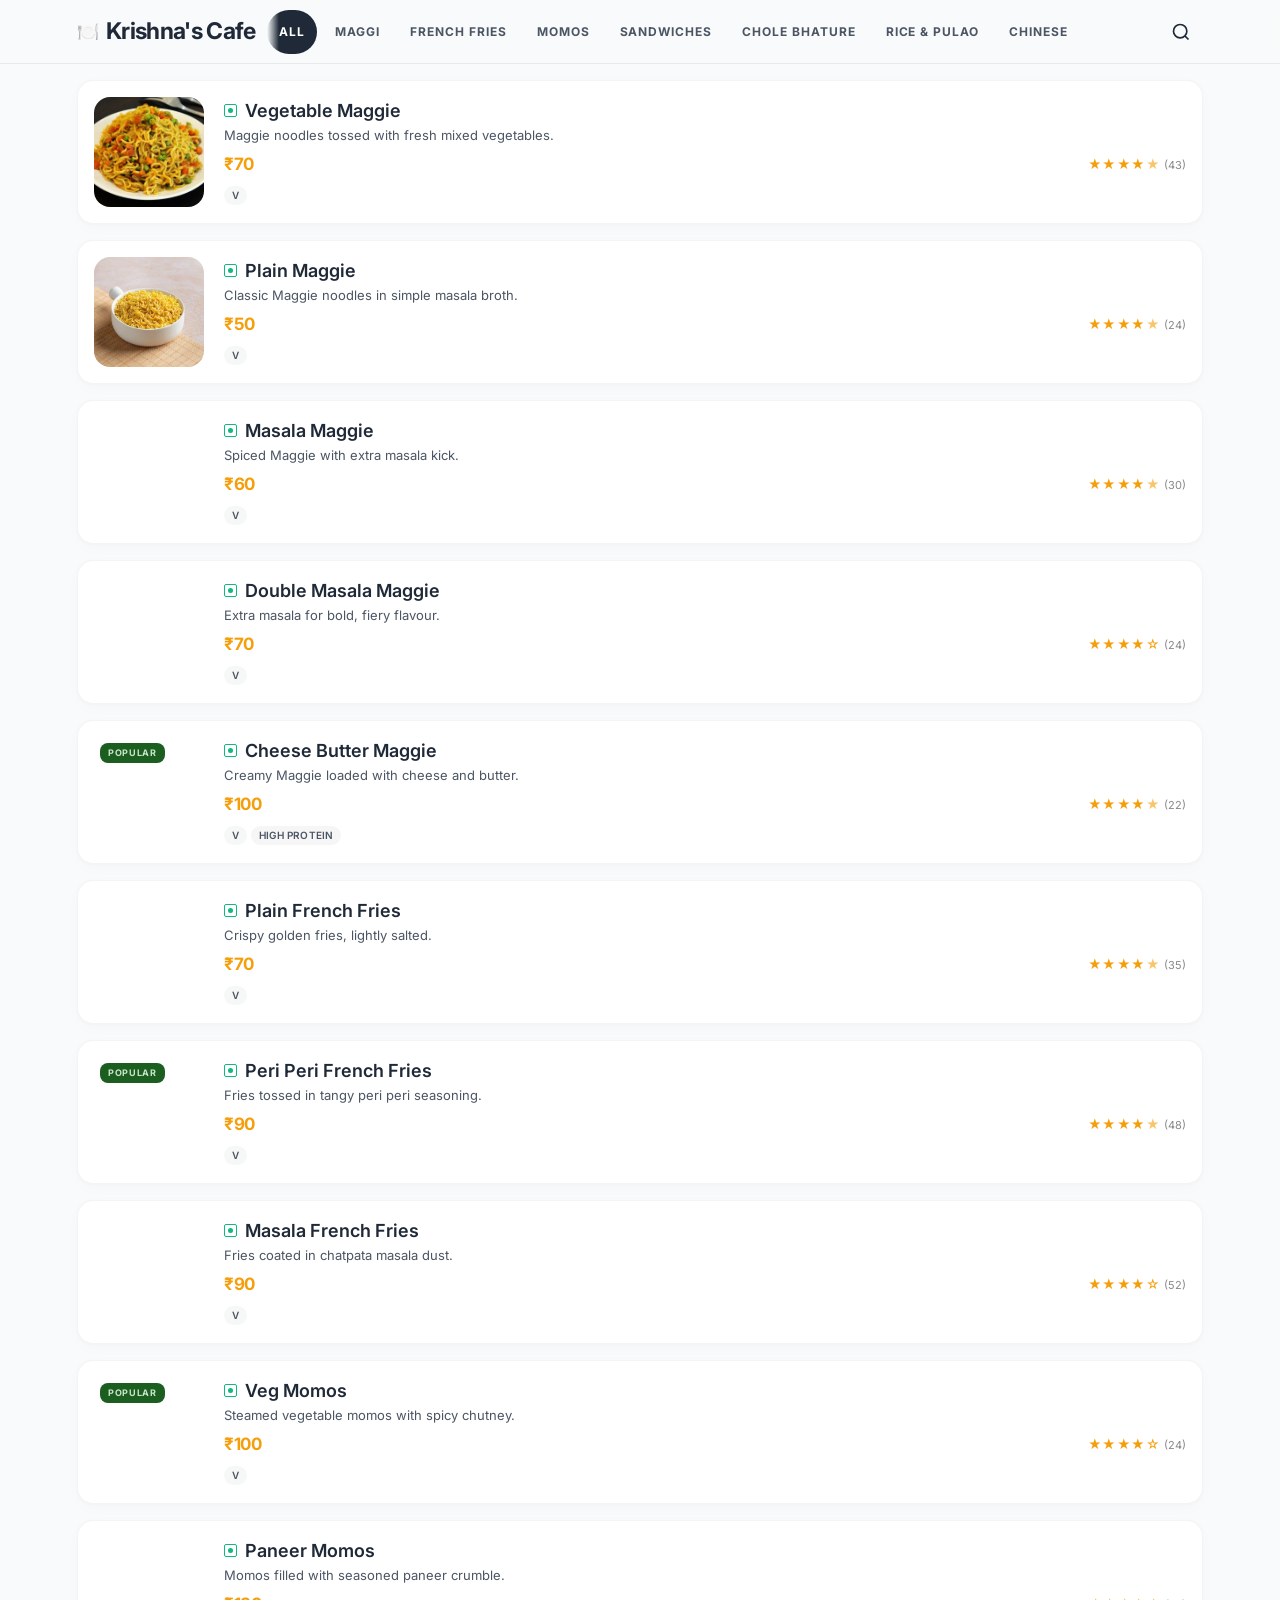
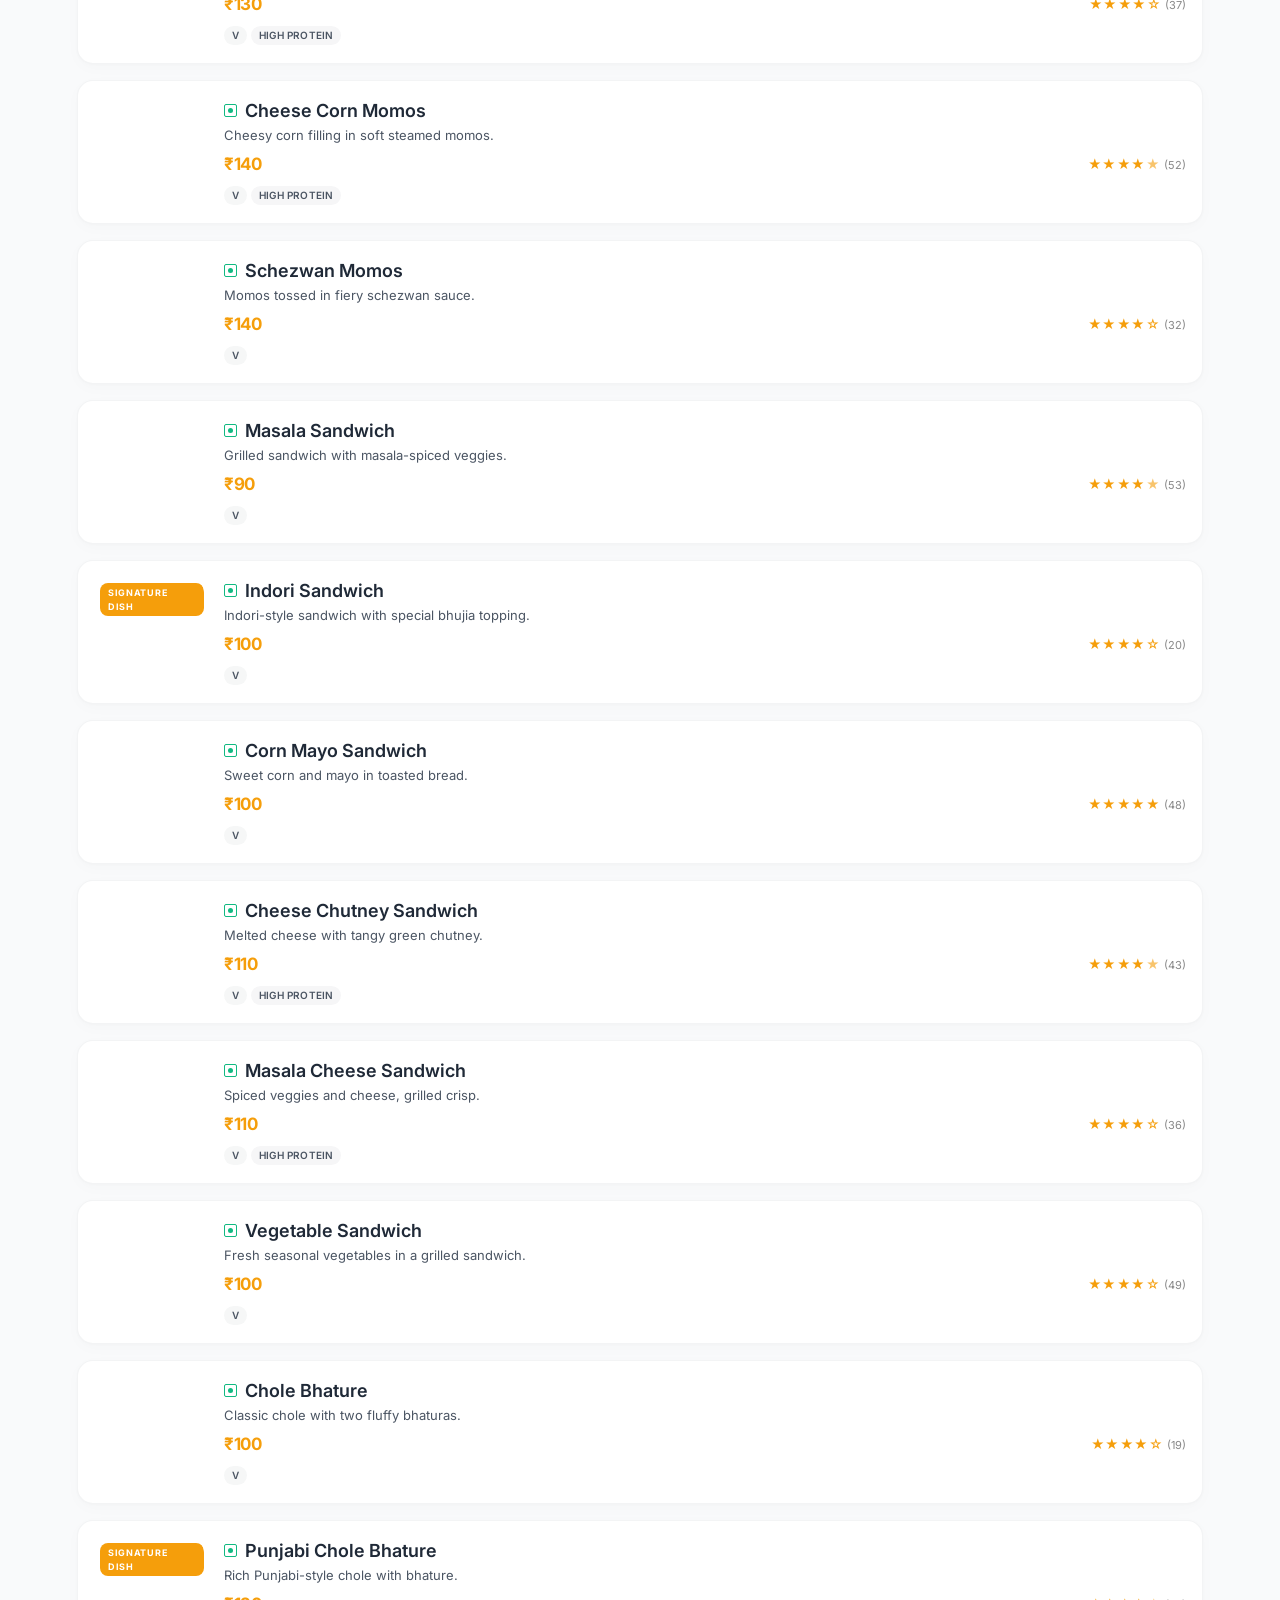
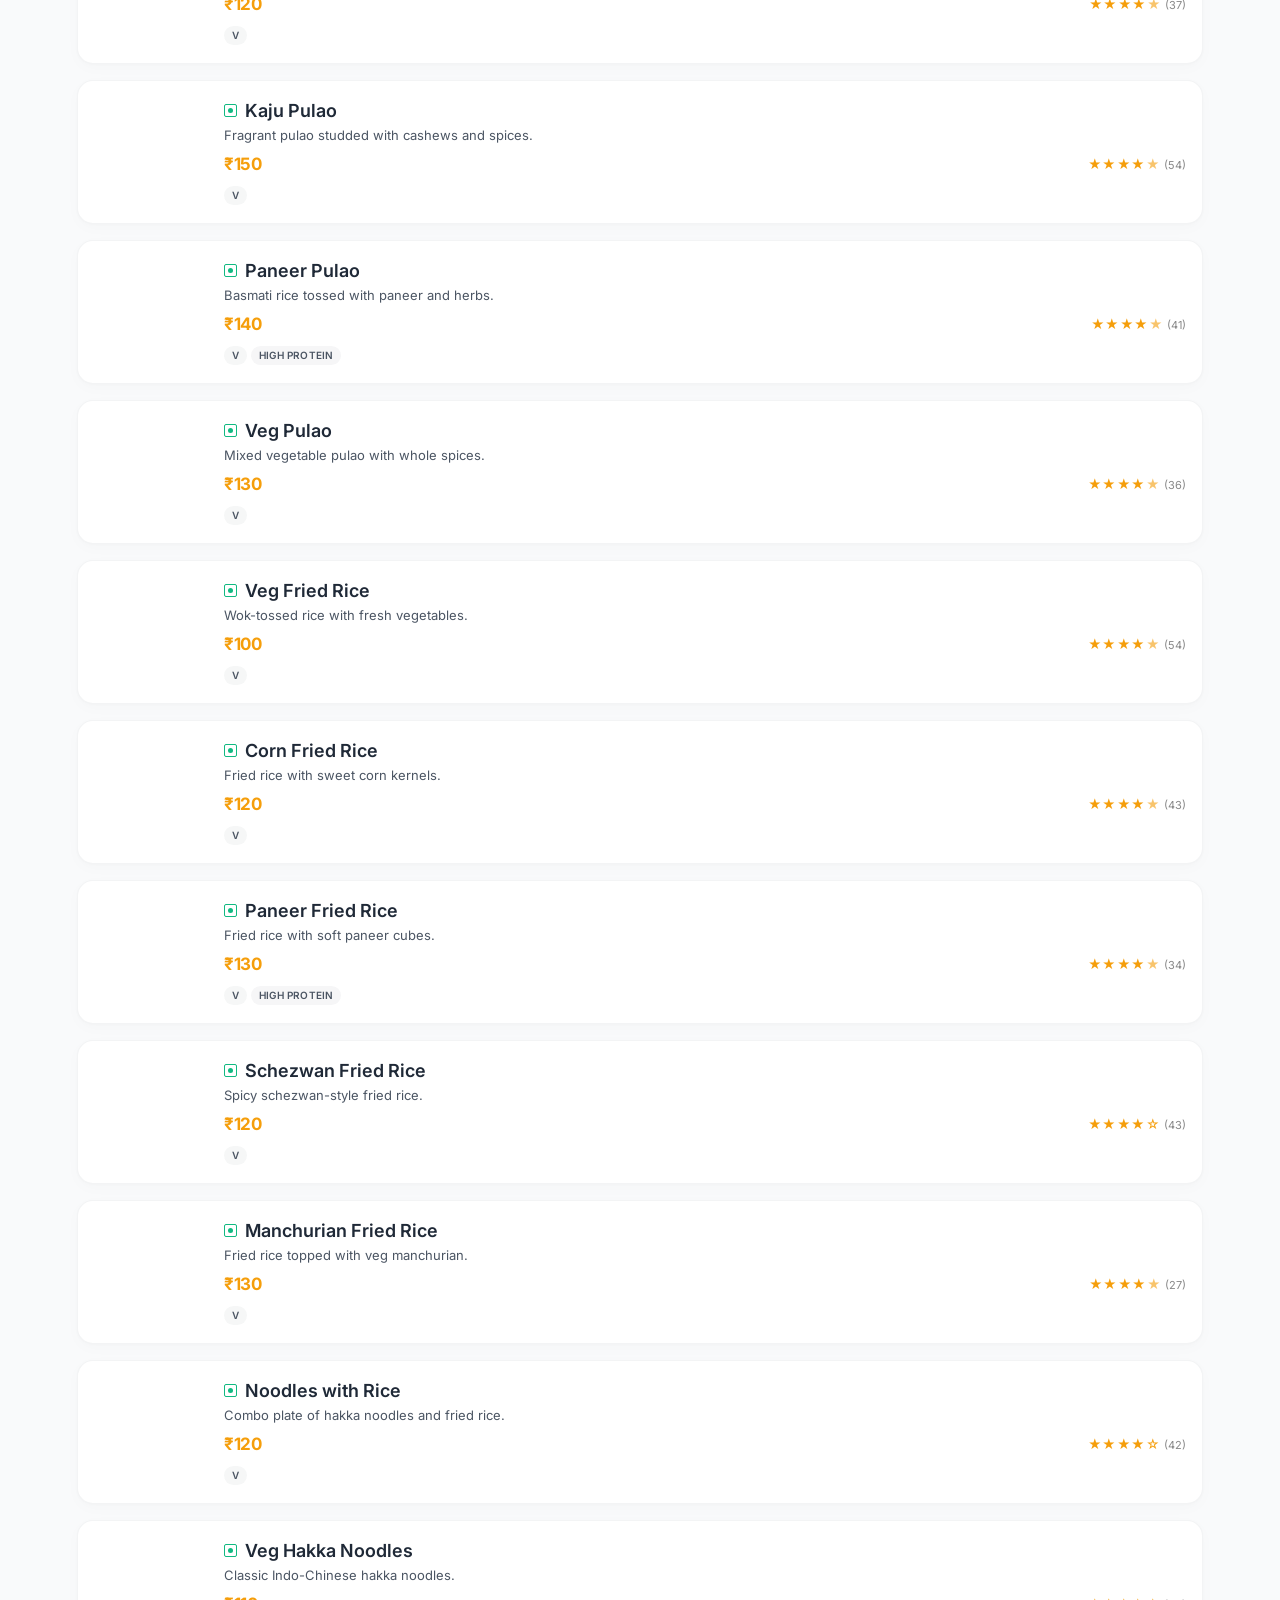
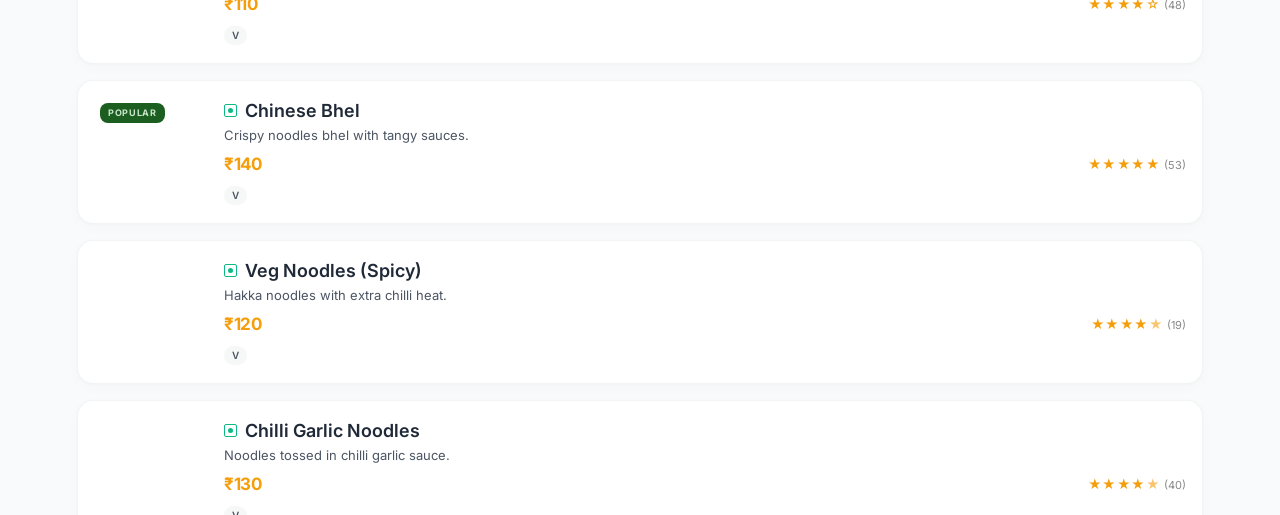
==== menu.html @ b7df2f46 "feat: implement modular architecture for cafe menu with dynamic UI rendering and search functionalit" ====
<!DOCTYPE html>
<html lang="en">
<head>
    <meta charset="UTF-8">
    <meta name="viewport" content="width=device-width, initial-scale=1.0, viewport-fit=cover">
    <meta name="theme-color" content="#f9f9f9">
    <meta name="color-scheme" content="light">
    <title>Krishna's Cafe — Menu</title>
    <meta name="description" content="Browse Krishna's Cafe menu. Maggie, momos, sandwiches, chole bhature, rice, and Chinese favourites. View ingredients, ratings, and prices.">
    <link href="https://fonts.googleapis.com/css2?family=Inter:wght@400;600;700&display=swap" rel="stylesheet">
    <link rel="stylesheet" href="css/style.css">
    <link rel="icon" href="data:image/svg+xml,<svg xmlns='http://www.w3.org/2000/svg' viewBox='0 0 100 100'><text y='.9em' font-size='90'>🍽️</text></svg>">
</head>
<body>
    <div id="app">
        <!-- App renders here via JavaScript -->
        <div class="loading-screen">
            <div class="loading-brand">Krishna's Cafe</div>
            <div class="loading-spinner"></div>
        </div>
    </div>
    <script src="js/app.js"></script>
</body>
</html>
---- css/style.css ----
/* ============================================================
   SAMPLE MENU — Design System Stylesheet
   Aligned to app.js class names
   Font: Inter (400, 600, 700) via Google Fonts
   ============================================================ */

/* ----------------------------------------------------------
   1. DESIGN TOKENS
   ---------------------------------------------------------- */
:root {
  --color-primary: #1F2937;
  --color-secondary: #F59E0B;
  --color-secondary-container: #F59E0B;
  --color-background: #F9FAFB;
  --color-card-surface: #ffffff;
  --color-on-surface: #1F2937;
  --color-on-surface-variant: #4B5563;
  --color-outline-variant: #E5E7EB;
  --color-surface-container: #F3F4F6;
  --color-surface-container-high: #E5E7EB;
  --color-error: #EF4444;
  --radius-card: 16px;
  --radius-chip: 8px;
  --radius-pill: 9999px;
  --space-xs: 4px;
  --space-base: 8px;
  --space-sm: 12px;
  --space-md: 24px;
  --space-lg: 48px;
  --space-xl: 64px;
  --header-height: 64px;
  --content-max-width: 1400px;
  --safe-top: env(safe-area-inset-top, 0px);
  --safe-right: env(safe-area-inset-right, 0px);
  --safe-bottom: env(safe-area-inset-bottom, 0px);
  --safe-left: env(safe-area-inset-left, 0px);
  --margin-mobile: clamp(12px, 4vw, 20px);
  --margin-tablet: clamp(20px, 4vw, 40px);
  --margin-desktop: clamp(24px, 6vw, 120px);
  --page-gutter: var(--margin-mobile);
}

/* ----------------------------------------------------------
   2. GLOBAL RESET
   ---------------------------------------------------------- */
*, *::before, *::after { box-sizing: border-box; margin: 0; padding: 0; }
html {
  scroll-behavior: smooth;
  overflow-x: clip;
  -webkit-text-size-adjust: 100%;
  text-size-adjust: 100%;
}
body {
  background-color: var(--color-background);
  font-family: 'Inter', -apple-system, BlinkMacSystemFont, sans-serif;
  color: var(--color-on-surface);
  -webkit-font-smoothing: antialiased;
  -moz-osx-font-smoothing: grayscale;
  line-height: 1.5;
  overflow-x: clip;
  min-height: 100dvh;
  padding-left: var(--safe-left);
  padding-right: var(--safe-right);
  padding-bottom: var(--safe-bottom);
}
img { display: block; max-width: 100%; height: auto; }
button {
  font-family: inherit;
  cursor: pointer;
  touch-action: manipulation;
}
a { color: inherit; }

#app {
  width: 100%;
  max-width: 100%;
  padding-top: calc(var(--header-height) + var(--safe-top));
}

/* ----------------------------------------------------------
   3. LOADING SCREEN
   ---------------------------------------------------------- */
.loading-screen {
  display: flex;
  flex-direction: column;
  align-items: center;
  justify-content: center;
  min-height: calc(100dvh - var(--header-height));
  gap: 24px;
  padding: var(--margin-mobile);
  text-align: center;
}
.loading-brand {
  font-size: clamp(24px, 7vw, 32px);
  font-weight: 700;
  color: var(--color-primary);
  letter-spacing: -0.01em;
}
.loading-spinner {
  width: 32px; height: 32px;
  border: 3px solid var(--color-surface-container);
  border-top-color: var(--color-secondary);
  border-radius: 50%;
  animation: spin 0.8s linear infinite;
}
@keyframes spin { to { transform: rotate(360deg); } }

/* ----------------------------------------------------------
   4. APP HEADER
   ---------------------------------------------------------- */
.app-header, .detail-header {
  position: fixed;
  top: 0; left: 0; width: 100%;
  min-height: calc(var(--header-height) + var(--safe-top));
  height: calc(var(--header-height) + var(--safe-top));
  background-color: rgba(249, 250, 251, 0.8) !important;
  display: flex;
  justify-content: space-between;
  align-items: center;
  gap: 8px;
  z-index: 50;
  padding:
    calc(var(--safe-top) + 8px)
    max(var(--page-gutter), var(--safe-right))
    8px
    max(var(--page-gutter), var(--safe-left));
  border-bottom: 1px solid rgba(31, 41, 55, 0.08);
  backdrop-filter: blur(10px) saturate(180%) !important;
  -webkit-backdrop-filter: blur(10px) saturate(180%) !important;
  transition: background-color 0.3s, border-color 0.3s;
}
.brand, .detail-brand {
  font-size: clamp(18px, 4.5vw, 23px);
  font-weight: 700;
  color: var(--color-primary);
  letter-spacing: -0.03em;
  font-family: 'Inter', -apple-system, sans-serif;
  min-width: 0;
  display: flex;
  align-items: center;
  gap: 8px;
}
.brand::before {
  content: "🍽️";
  font-size: 18px;
}
.detail-brand {
  font-size: clamp(11px, 2.8vw, 14px);
  font-weight: 700;
  letter-spacing: 0.12em;
  text-transform: uppercase;
  overflow: hidden;
  text-overflow: ellipsis;
  white-space: nowrap;
  max-width: min(52vw, 320px);
}
.icon-btn {
  background: none;
  border: none;
  color: var(--color-primary);
  display: flex;
  align-items: center;
  justify-content: center;
  min-width: 44px;
  min-height: 44px;
  padding: 8px;
  border-radius: 50%;
  transition: background-color 0.2s, opacity 0.2s;
  flex-shrink: 0;
}
.icon-btn:hover {
  background-color: rgba(0,0,0,0.04);
}
.header-left, .header-right {
  display: flex;
  align-items: center;
  gap: 4px;
  flex-shrink: 0;
}
.header-left {
  min-width: 0;
  flex: 0 1 auto;
}

/* ----------------------------------------------------------
   5. DESKTOP NAV IN HEADER (hidden on mobile)
   ---------------------------------------------------------- */
.header-nav {
  display: none;
  gap: 8px;
  align-items: center;
}
.nav-cat-btn {
  background: none;
  border: none;
  font-size: clamp(10px, 1.1vw, 12px);
  font-weight: 700;
  letter-spacing: 0.08em;
  text-transform: uppercase;
  color: var(--color-on-surface-variant);
  padding: 8px 12px;
  min-height: 44px;
  border-radius: var(--radius-pill);
  transition: all 0.2s;
  white-space: nowrap;
  flex-shrink: 0;
}
.nav-cat-btn:hover {
  color: var(--color-primary);
  background-color: rgba(0,0,0,0.03);
}
.nav-cat-btn.active {
  color: #fff;
  background-color: var(--color-primary);
}

/* Mobile / Desktop visibility helpers */
.mobile-only { display: flex; }
.desktop-only { display: none; }

/* ----------------------------------------------------------
   6. SEARCH OVERLAY
   ---------------------------------------------------------- */
.search-overlay {
  position: fixed;
  top: 0; left: 0; right: 0; bottom: 0;
  background: rgba(0,0,0,0.55);
  backdrop-filter: blur(4px);
  -webkit-backdrop-filter: blur(4px);
  z-index: 200;
  display: flex;
  align-items: flex-start;
  justify-content: center;
  padding:
    calc(var(--header-height) + var(--safe-top) + 16px)
    max(var(--page-gutter), var(--safe-right))
    max(16px, var(--safe-bottom))
    max(var(--page-gutter), var(--safe-left));
  opacity: 0;
  pointer-events: none;
  transition: opacity 0.25s ease;
}
.search-overlay.open {
  opacity: 1;
  pointer-events: auto;
}
.search-bar {
  display: flex;
  align-items: center;
  gap: 12px;
  background: var(--color-card-surface);
  border-radius: var(--radius-pill);
  padding: 12px 16px;
  width: min(100%, 520px);
  box-shadow: 0 12px 40px rgba(0,0,0,0.15);
  transform: translateY(-12px);
  transition: transform 0.25s ease;
}
.search-overlay.open .search-bar {
  transform: translateY(0);
}
.search-bar input {
  flex: 1;
  min-width: 0;
  border: none;
  outline: none;
  font-size: 16px;
  font-family: inherit;
  background: transparent;
  color: var(--color-on-surface);
}
.search-bar input::placeholder {
  color: var(--color-on-surface-variant);
}
.search-bar .icon-btn {
  font-size: 22px;
  padding: 4px;
}

/* ----------------------------------------------------------
   7. CATEGORY TABS (mobile horizontal scroll)
   ---------------------------------------------------------- */
.category-tabs {
  position: sticky;
  top: calc(var(--header-height) + var(--safe-top));
  z-index: 40;
  background-color: rgba(249, 250, 251, 0.8) !important;
  backdrop-filter: blur(10px) saturate(180%) !important;
  -webkit-backdrop-filter: blur(10px) saturate(180%) !important;
  padding: 0 max(var(--page-gutter), var(--safe-left)) 0 max(var(--page-gutter), var(--safe-right));
  border-bottom: 1px solid rgba(31, 41, 55, 0.08);
  display: flex;
}
.tabs-scroll {
  display: flex;
  gap: 8px;
  overflow-x: auto;
  -webkit-overflow-scrolling: touch;
  overscroll-behavior-x: contain;
  -ms-overflow-style: none;
  scrollbar-width: none;
  padding: 12px 0;
  width: 100%;
}
.tabs-scroll::-webkit-scrollbar { display: none; }
.tab-btn {
  background: rgba(31, 41, 55, 0.04);
  border: 1px solid rgba(31, 41, 55, 0.05);
  font-size: 11px;
  font-weight: 700;
  letter-spacing: 0.08em;
  text-transform: uppercase;
  color: var(--color-on-surface-variant);
  padding: 8px 18px;
  min-height: 40px;
  border-radius: var(--radius-pill);
  white-space: nowrap;
  transition: all 0.25s cubic-bezier(0.4, 0, 0.2, 1);
  flex-shrink: 0;
}
.tab-btn:hover {
  background: rgba(31, 41, 55, 0.08);
  color: var(--color-primary);
}
.tab-btn.active {
  background: var(--color-secondary);
  border-color: var(--color-secondary);
  color: #ffffff;
  box-shadow: 0 4px 12px rgba(245, 158, 11, 0.3);
}

/* ----------------------------------------------------------
   8. MENU LIST (mobile/list view)
   ---------------------------------------------------------- */
.menu-list {
  padding: 16px max(var(--page-gutter), var(--safe-right)) calc(32px + var(--safe-bottom)) max(var(--page-gutter), var(--safe-left));
  display: flex;
  flex-direction: column;
  gap: 16px;
  width: 100%;
  max-width: var(--content-max-width);
  margin: 0 auto;
}
.menu-item {
  display: flex;
  gap: clamp(16px, 4vw, 20px);
  padding: 16px;
  background-color: var(--color-card-surface);
  border: 1px solid rgba(31, 41, 55, 0.05);
  border-radius: 16px;
  box-shadow: 0 4px 16px rgba(31, 41, 55, 0.02), 0 1px 3px rgba(31, 41, 55, 0.015);
  cursor: pointer;
  transition: transform 0.25s cubic-bezier(0.4, 0, 0.2, 1), box-shadow 0.25s cubic-bezier(0.4, 0, 0.2, 1);
  align-items: center;
}
.menu-item:hover {
  transform: translateY(-2px);
  box-shadow: 0 8px 24px rgba(31, 41, 55, 0.06), 0 2px 6px rgba(31, 41, 55, 0.02);
}
.menu-item-img {
  position: relative;
  flex-shrink: 0;
  width: clamp(90px, 24vw, 110px);
  height: clamp(90px, 24vw, 110px);
  border-radius: 16px;
  overflow: hidden;
}
.menu-item-img img {
  width: 100%;
  height: 100%;
  object-fit: cover;
  transition: transform 0.4s ease;
}
.menu-item:hover .menu-item-img img {
  transform: scale(1.04);
}
.menu-item-info {
  flex: 1;
  display: flex;
  flex-direction: column;
  gap: 4px;
  min-width: 0;
}
.dish-name {
  font-size: clamp(15px, 3.8vw, 18px);
  font-weight: 600;
  line-height: 1.3;
  color: var(--color-primary);
  overflow-wrap: anywhere;
  display: flex;
  align-items: center;
}
.veg-indicator {
  display: inline-flex;
  align-items: center;
  justify-content: center;
  width: 13px;
  height: 13px;
  border: 1.5px solid #10B981;
  border-radius: 2px;
  padding: 1.5px;
  flex-shrink: 0;
  margin-right: 8px;
}
.veg-indicator::after {
  content: '';
  display: block;
  width: 5px;
  height: 5px;
  background-color: #10B981;
  border-radius: 50%;
}
.dish-desc {
  font-size: 13px;
  font-weight: 400;
  line-height: 18px;
  color: var(--color-on-surface-variant);
  display: -webkit-box;
  -webkit-line-clamp: 2;
  -webkit-box-orient: vertical;
  overflow: hidden;
}
.dish-meta {
  display: flex;
  align-items: center;
  justify-content: space-between;
  gap: 8px;
  margin-top: 4px;
  flex-wrap: wrap;
}
.dish-price {
  font-size: 17px;
  font-weight: 700;
  letter-spacing: -0.01em;
  color: var(--color-secondary);
}
.dish-rating {
  display: flex;
  align-items: center;
  gap: 4px;
  font-size: 13px;
}
.stars, .stars-large {
  color: var(--color-secondary);
  font-size: 13px;
  letter-spacing: 0.5px;
  display: inline-flex;
}
.stars .star.half {
  opacity: 0.6;
}
.stars-large {
  font-size: 18px;
}
.rating-count {
  font-size: 11px;
  color: #888;
}
.dish-tags {
  display: flex;
  gap: 4px;
  flex-wrap: wrap;
  margin-top: 4px;
}
.tag {
  background: rgba(31, 41, 55, 0.04);
  padding: 2px 8px;
  border-radius: var(--radius-pill);
  font-size: 10px;
  font-weight: 600;
  letter-spacing: 0.02em;
  color: var(--color-on-surface-variant);
}

/* Dish label badges */
.dish-label {
  position: absolute;
  top: 6px;
  left: 6px;
  padding: 3px 8px;
  border-radius: var(--radius-chip);
  font-size: 9px;
  font-weight: 700;
  letter-spacing: 0.08em;
  text-transform: uppercase;
  z-index: 2;
}
.label-signature { background: var(--color-secondary); color: #fff; }
.label-chef { background: #2c1600; color: #ffb86c; }
.label-new { background: #0d47a1; color: #bbdefb; }
.label-popular { background: #1b5e20; color: #c8e6c9; }
.label-healthy { background: #33691e; color: #dcedc8; }
.label-default { background: var(--color-surface-container-high); color: var(--color-on-surface); }

/* ----------------------------------------------------------
   9. MENU GRID (desktop cards)
   ---------------------------------------------------------- */
.menu-grid {
  display: grid;
  grid-template-columns: repeat(auto-fill, minmax(min(100%, 240px), 1fr));
  gap: clamp(16px, 2.5vw, 24px);
  padding: 12px max(var(--page-gutter), var(--safe-right)) calc(32px + var(--safe-bottom)) max(var(--page-gutter), var(--safe-left));
  width: 100%;
  max-width: var(--content-max-width);
  margin: 0 auto;
}
.menu-card {
  background: var(--color-card-surface);
  border: 1px solid rgba(196,199,199,0.15);
  border-radius: var(--radius-card);
  overflow: hidden;
  cursor: pointer;
  transition: transform 0.3s ease, box-shadow 0.3s ease;
}
.menu-card:hover {
  transform: translateY(-4px);
  box-shadow: 0 12px 32px rgba(0,0,0,0.08);
}
.card-img {
  position: relative;
  width: 100%;
  height: clamp(160px, 28vw, 220px);
  overflow: hidden;
}
.card-img img {
  width: 100%;
  height: 100%;
  object-fit: cover;
  transition: transform 0.4s ease;
}
.menu-card:hover .card-img img {
  transform: scale(1.04);
}
.card-body {
  padding: 16px;
  display: flex;
  flex-direction: column;
  gap: 6px;
}
.card-body .dish-name {
  font-size: 18px;
}
.card-body .dish-desc {
  font-size: 14px;
  line-height: 20px;
  margin-bottom: 4px;
}

/* ----------------------------------------------------------
   11. DETAIL VIEW
   ---------------------------------------------------------- */
.detail-header {
  padding:
    calc(var(--safe-top) + 8px)
    max(var(--page-gutter), var(--safe-right))
    8px
    max(var(--page-gutter), var(--safe-left));
}
.detail-layout {
  padding-top: 0;
  width: 100%;
  max-width: var(--content-max-width);
  margin: 0 auto;
}
.detail-hero {
  width: 100%;
  overflow: hidden;
}
.detail-hero img {
  width: 100%;
  aspect-ratio: 4/3;
  object-fit: cover;
  display: block;
}
.detail-info {
  padding:
    clamp(24px, 5vw, 32px)
    max(var(--page-gutter), var(--safe-right))
    calc(48px + var(--safe-bottom))
    max(var(--page-gutter), var(--safe-left));
}
.detail-label {
  display: inline-block;
  font-size: 11px;
  font-weight: 700;
  letter-spacing: 0.1em;
  text-transform: uppercase;
  color: var(--color-secondary);
  margin-bottom: 6px;
}
.detail-label.label-signature { color: var(--color-secondary); }
.detail-label.label-chef { color: #ffb86c; }
.detail-label.label-new { color: #1565c0; }
.detail-label.label-popular { color: #2e7d32; }
.detail-label.label-healthy { color: #558b2f; }
.detail-name {
  font-size: clamp(24px, 6vw, 28px);
  font-weight: 700;
  line-height: 1.2;
  color: var(--color-primary);
  letter-spacing: -0.01em;
  overflow-wrap: anywhere;
}
.detail-price {
  font-size: clamp(18px, 4vw, 20px);
  font-weight: 700;
  color: var(--color-secondary);
  margin-top: 4px;
}
.detail-divider {
  border: none;
  border-top: 1px solid rgba(196,199,199,0.15);
  margin: 24px 0;
}
.detail-description {
  font-size: clamp(15px, 3.5vw, 16px);
  line-height: 1.65;
  color: var(--color-on-surface-variant);
  max-width: 640px;
}
.detail-tags {
  display: flex;
  gap: 6px;
  flex-wrap: wrap;
  margin-top: 16px;
}
.detail-tags .tag {
  padding: 4px 12px;
  font-size: 11px;
}

/* ----------------------------------------------------------
   12. COMPONENTS / INGREDIENTS
   ---------------------------------------------------------- */
.components-section {
  margin-top: 48px;
}
.section-title {
  font-size: 12px;
  font-weight: 700;
  letter-spacing: 0.1em;
  text-transform: uppercase;
  color: var(--color-primary);
  border-left: 3px solid var(--color-secondary);
  padding-left: 10px;
  margin-bottom: 20px;
}
.components-grid {
  display: grid;
  grid-template-columns: 1fr;
  gap: 14px;
}
.component-card {
  padding: 18px;
  border: 1px solid rgba(196,199,199,0.2);
  border-radius: var(--radius-card);
  background: var(--color-card-surface);
  transition: border-color 0.3s, box-shadow 0.3s;
}
.component-card:hover {
  border-color: var(--color-secondary);
  box-shadow: 0 4px 16px rgba(159,65,26,0.06);
}
.comp-icon {
  font-size: 20px;
  margin-bottom: 6px;
}
.comp-type {
  font-size: 11px;
  font-weight: 700;
  letter-spacing: 0.1em;
  text-transform: uppercase;
  color: var(--color-secondary);
  margin-bottom: 4px;
  display: block;
}
.comp-name {
  font-size: 17px;
  font-weight: 600;
  color: var(--color-primary);
  margin-bottom: 4px;
}
.comp-desc {
  font-size: 14px;
  line-height: 20px;
  color: var(--color-on-surface-variant);
}

/* ----------------------------------------------------------
   13. RATING WIDGET
   ---------------------------------------------------------- */
.rating-section {
  margin-top: 40px;
  padding: clamp(16px, 4vw, 24px);
  background: var(--color-card-surface);
  border: 1px solid rgba(196,199,199,0.2);
  border-radius: var(--radius-card);
}
.rating-section .section-title {
  margin-bottom: 16px;
}
.current-avg {
  display: flex;
  align-items: center;
  gap: 8px;
  margin-bottom: 20px;
  flex-wrap: wrap;
}
.avg-text {
  font-size: 16px;
  font-weight: 600;
  color: var(--color-primary);
}
.interactive-stars {
  display: flex;
  gap: 6px;
}
.rate-star {
  font-size: clamp(28px, 8vw, 36px);
  color: #ddd;
  cursor: pointer;
  transition: color 0.15s, transform 0.15s;
  user-select: none;
  line-height: 1;
}
.rate-star:hover,
.rate-star.hovered {
  color: var(--color-secondary-container);
  transform: scale(1.15);
}
.rate-star.selected {
  color: var(--color-secondary-container);
}
.submit-rating-btn {
  margin-top: 18px;
  padding: 12px 32px;
  width: 100%;
  max-width: 320px;
  background: var(--color-secondary);
  color: #fff;
  border: none;
  border-radius: var(--radius-card);
  font-size: 12px;
  font-weight: 700;
  text-transform: uppercase;
  letter-spacing: 0.1em;
  transition: background-color 0.2s, transform 0.1s;
}
.submit-rating-btn:hover:not(:disabled) {
  background: #7f2b03;
}
.submit-rating-btn:active:not(:disabled) {
  transform: scale(0.97);
}
.submit-rating-btn:disabled {
  opacity: 0.5;
  cursor: not-allowed;
}
.rating-msg {
  font-size: 14px;
  color: var(--color-on-surface-variant);
  margin-top: 10px;
  min-height: 20px;
}
.rating-msg.success {
  color: #2e7d32;
  font-weight: 600;
}

/* ----------------------------------------------------------
   14. BACK LINK
   ---------------------------------------------------------- */
.back-link-wrap {
  margin-top: 48px;
  padding-bottom: 24px;
}
.back-link {
  display: inline-flex;
  align-items: center;
  gap: 6px;
  font-size: 12px;
  font-weight: 700;
  letter-spacing: 0.1em;
  text-transform: uppercase;
  color: var(--color-on-surface-variant);
  text-decoration: none;
  transition: color 0.2s;
}
.back-link:hover {
  color: var(--color-primary);
}

/* ----------------------------------------------------------
   15. EMPTY STATE
   ---------------------------------------------------------- */
.empty-state {
  display: flex;
  align-items: center;
  justify-content: center;
  min-height: 200px;
  padding: 24px max(var(--page-gutter), var(--safe-right)) calc(32px + var(--safe-bottom)) max(var(--page-gutter), var(--safe-left));
  color: var(--color-on-surface-variant);
  font-size: 16px;
  text-align: center;
  width: 100%;
  max-width: var(--content-max-width);
  margin: 0 auto;
}

/* ----------------------------------------------------------
   16. ANIMATIONS
   ---------------------------------------------------------- */
@keyframes fadeInUp {
  from { opacity: 0; transform: translateY(20px); }
  to { opacity: 1; transform: translateY(0); }
}
.fade-in-up {
  animation: fadeInUp 0.5s ease both;
}

/* ----------------------------------------------------------
   17. RESPONSIVE — SMALL PHONES (<=479px)
   ---------------------------------------------------------- */
@media (max-width: 479px) {
  .search-bar input {
    font-size: 16px;
  }
  .dish-rating {
    width: 100%;
    justify-content: flex-start;
  }
  .card-body {
    padding: 14px;
  }
}

/* ----------------------------------------------------------
   18. RESPONSIVE — LANDSCAPE PHONES
   ---------------------------------------------------------- */
@media (max-width: 767px) and (orientation: landscape) {
  .menu-item {
    padding: 10px 0;
  }
  .menu-item-img {
    width: 84px;
    height: 84px;
  }
  .detail-hero img {
    aspect-ratio: 16/9;
  }
}

/* ----------------------------------------------------------
   19. RESPONSIVE — TABLET (>=768px)
   ---------------------------------------------------------- */
@media (min-width: 768px) {
  :root {
    --page-gutter: var(--margin-tablet);
  }

  .components-grid {
    grid-template-columns: repeat(auto-fill, minmax(min(100%, 260px), 1fr));
  }

  .menu-grid {
    grid-template-columns: repeat(auto-fill, minmax(min(100%, 280px), 1fr));
  }

  .menu-item-img {
    width: 110px;
    height: 110px;
  }
}

/* ----------------------------------------------------------
   20. RESPONSIVE — DESKTOP (>=1024px)
   ---------------------------------------------------------- */
@media (min-width: 1024px) {
  :root {
    --page-gutter: var(--margin-desktop);
  }

  .mobile-only { display: none !important; }
  .desktop-only { display: flex !important; }

  .app-header {
    display: grid;
    grid-template-columns: auto minmax(0, 1fr) auto;
    align-items: center;
    gap: 12px;
    padding:
      calc(var(--safe-top) + 8px)
      max(var(--page-gutter), var(--safe-right))
      8px
      max(var(--page-gutter), var(--safe-left));
  }

  .detail-header {
    padding:
      calc(var(--safe-top) + 8px)
      max(var(--page-gutter), var(--safe-right))
      8px
      max(var(--page-gutter), var(--safe-left));
  }

  .header-nav {
    display: flex;
    min-width: 0;
    overflow-x: auto;
    -webkit-overflow-scrolling: touch;
    overscroll-behavior-x: contain;
    scrollbar-width: none;
    gap: 6px;
    justify-content: flex-start;
    mask-image: linear-gradient(to right, transparent, #000 12px, #000 calc(100% - 12px), transparent);
  }
  .header-nav::-webkit-scrollbar { display: none; }

  .menu-grid {
    grid-template-columns: repeat(auto-fill, minmax(min(100%, 280px), 1fr));
    padding-top: 24px;
    padding-bottom: calc(64px + var(--safe-bottom));
  }

  .detail-layout {
    display: flex;
    gap: clamp(24px, 4vw, 48px);
    padding:
      24px
      max(var(--page-gutter), var(--safe-right))
      0
      max(var(--page-gutter), var(--safe-left));
    min-height: calc(100dvh - var(--header-height) - var(--safe-top));
  }

  .detail-hero {
    flex: 0 0 min(45%, 520px);
    position: sticky;
    top: calc(var(--header-height) + var(--safe-top) + 24px);
    align-self: flex-start;
    border-radius: var(--radius-card);
    overflow: hidden;
  }

  .detail-hero img {
    aspect-ratio: 3/4;
    border-radius: var(--radius-card);
  }

  .detail-info {
    flex: 1;
    min-width: 0;
    padding:
      0
      max(var(--page-gutter), var(--safe-right))
      calc(64px + var(--safe-bottom))
      0;
  }

  .detail-name {
    font-size: clamp(30px, 3vw, 36px);
  }

  .detail-price {
    font-size: 22px;
  }

  .components-grid {
    grid-template-columns: repeat(2, minmax(0, 1fr));
  }

  .category-tabs { display: none; }
}

/* ----------------------------------------------------------
   21. RESPONSIVE — LARGE DESKTOP (>=1280px)
   ---------------------------------------------------------- */
@media (min-width: 1280px) {
  .menu-grid {
    grid-template-columns: repeat(3, minmax(0, 1fr));
  }

  .components-grid {
    grid-template-columns: repeat(2, minmax(0, 1fr));
  }
}

/* ----------------------------------------------------------
   22. RESPONSIVE — XL DESKTOP (>=1440px)
   ---------------------------------------------------------- */
@media (min-width: 1440px) {
  .menu-grid {
    grid-template-columns: repeat(4, minmax(0, 1fr));
  }
}

/* ----------------------------------------------------------
   23. ACCESSIBILITY
   ---------------------------------------------------------- */
@media (prefers-reduced-motion: reduce) {
  *, *::before, *::after {
    animation-duration: 0.01ms !important;
    animation-iteration-count: 1 !important;
    transition-duration: 0.01ms !important;
    scroll-behavior: auto !important;
  }

  .menu-card:hover {
    transform: none;
  }

  .menu-card:hover .card-img img {
    transform: none;
  }
}
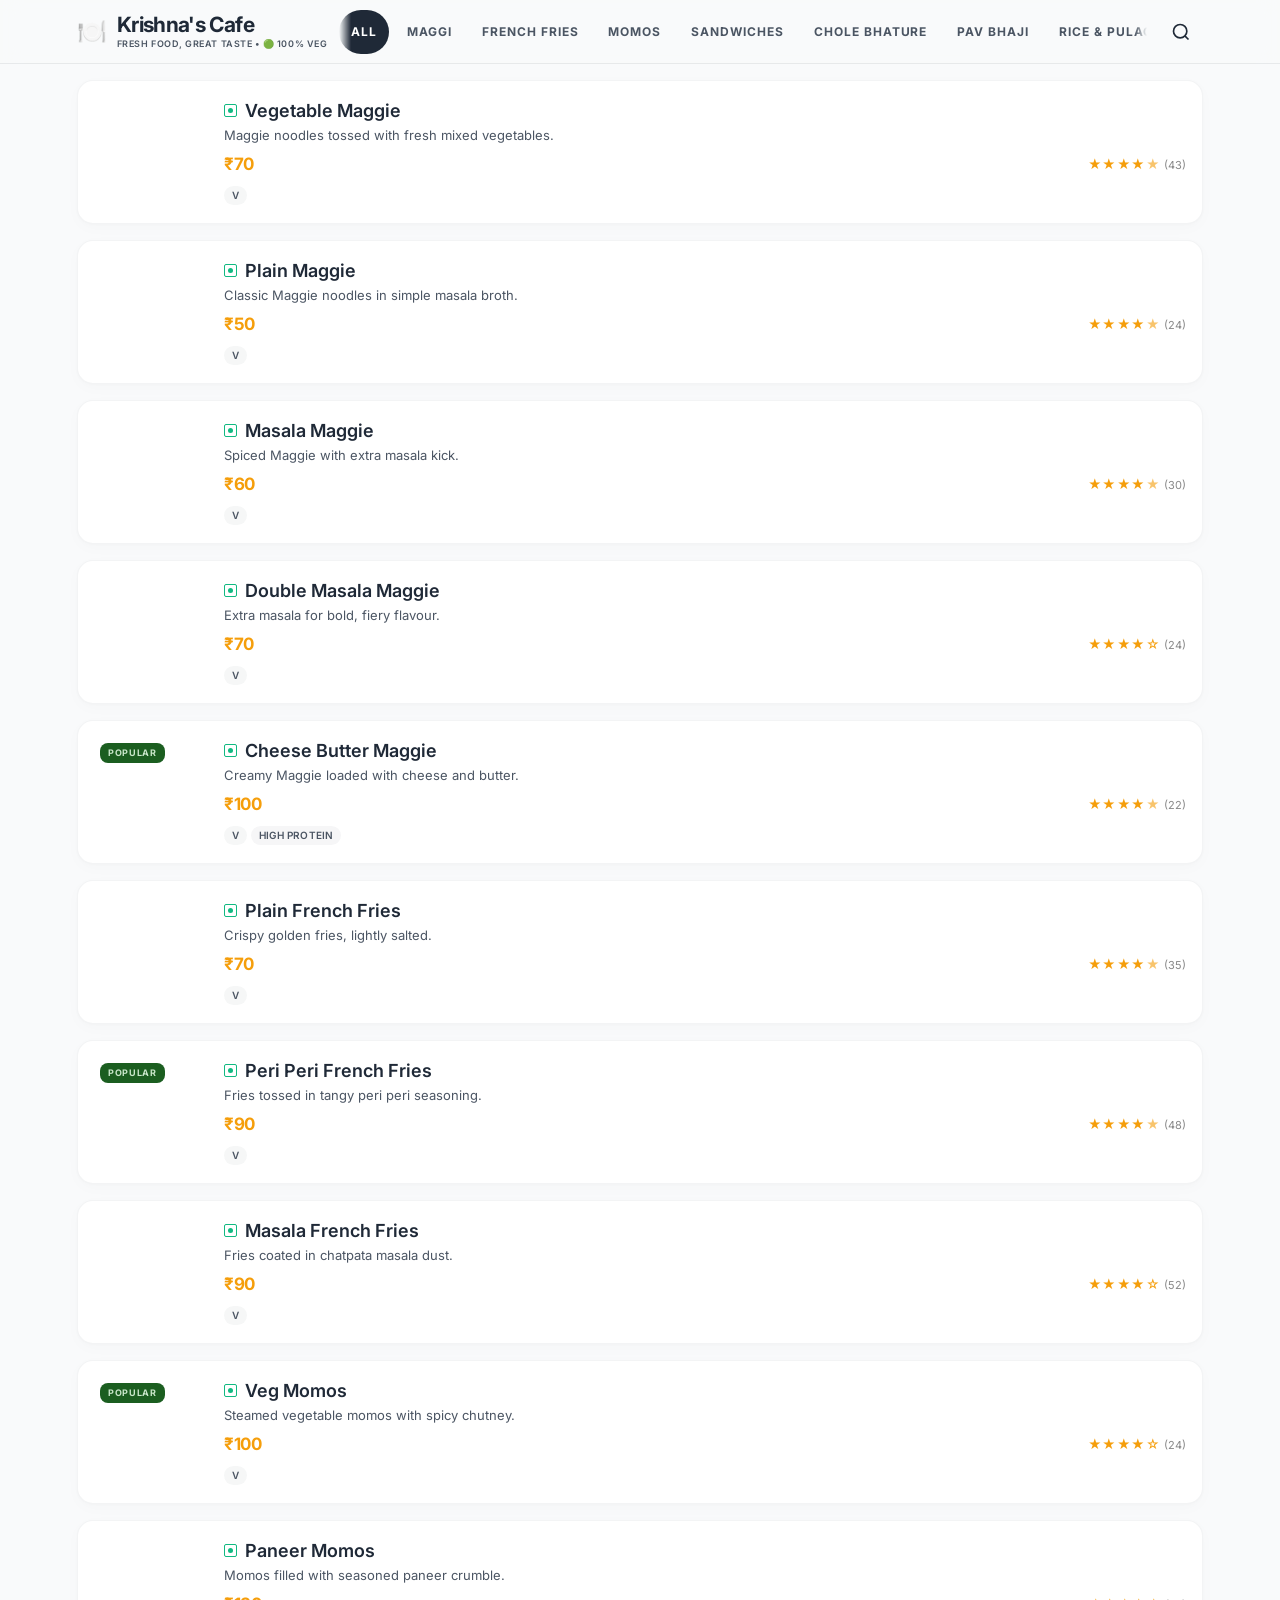
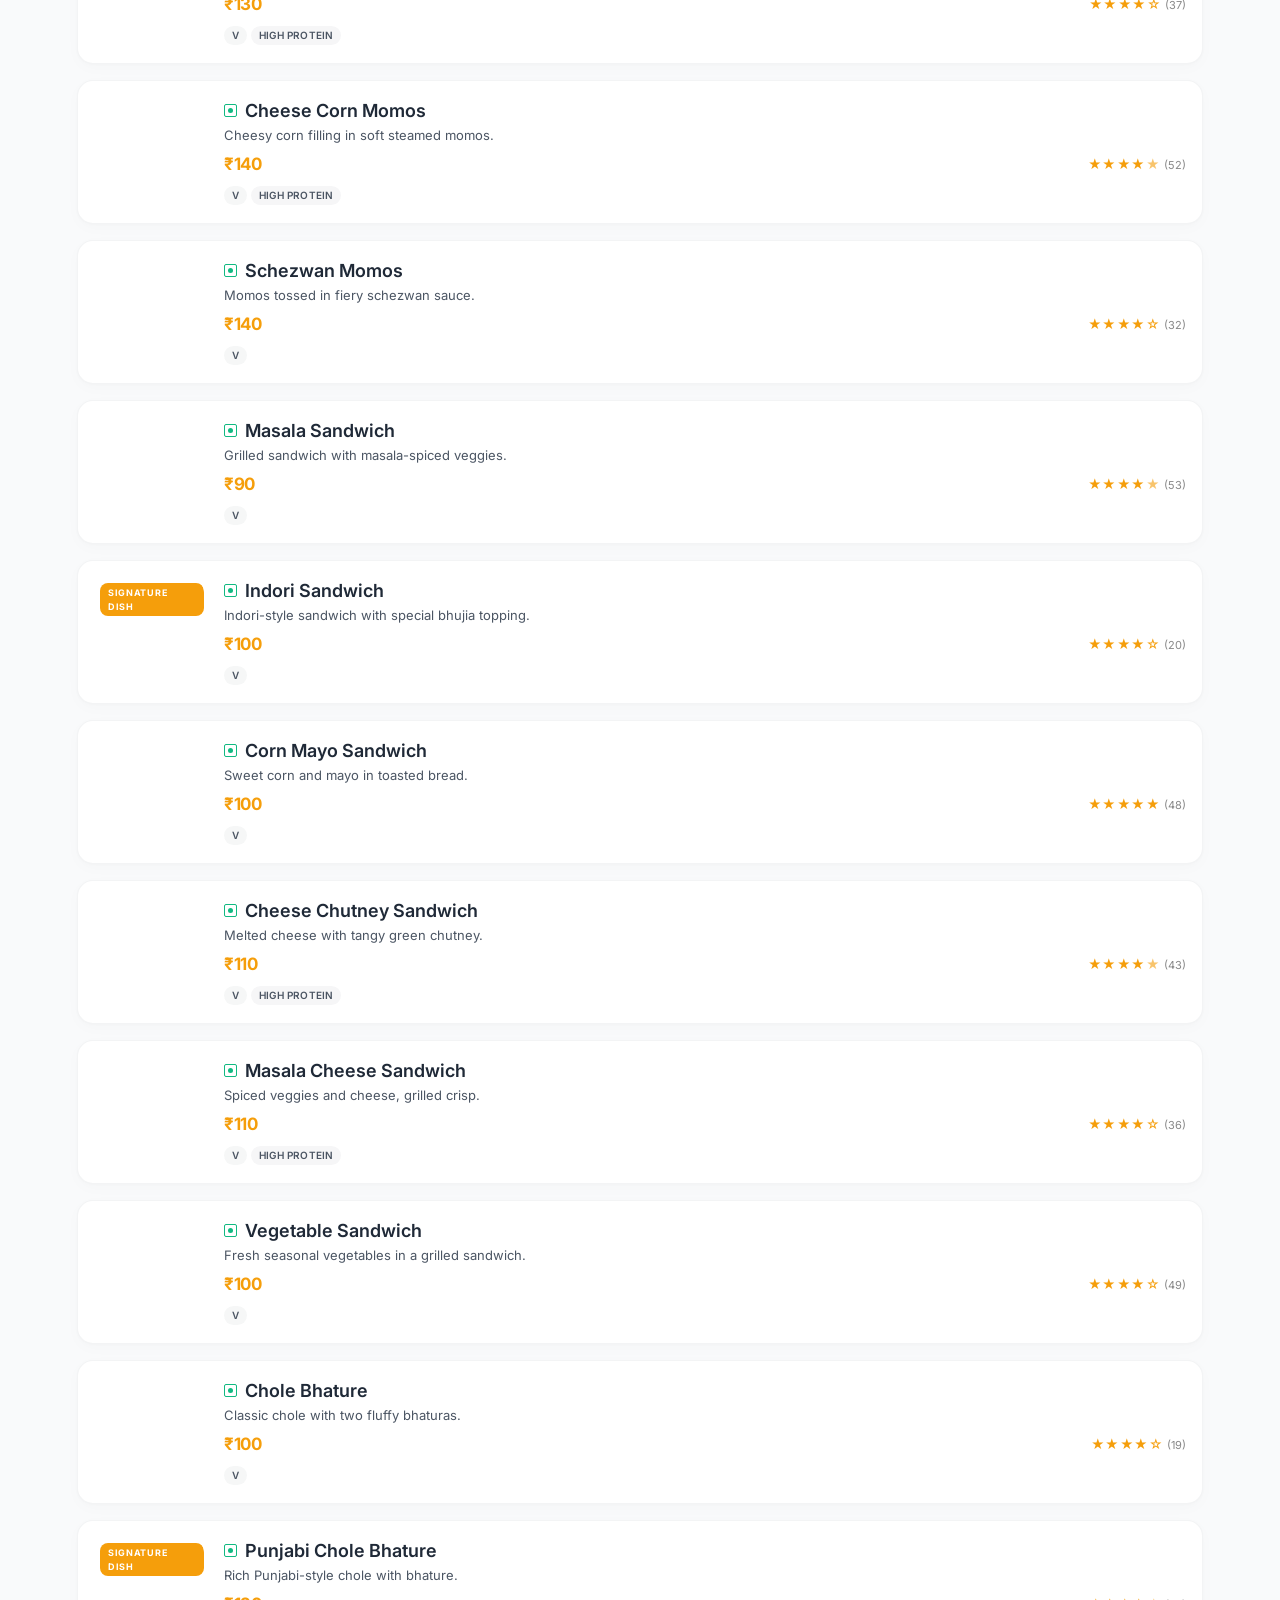
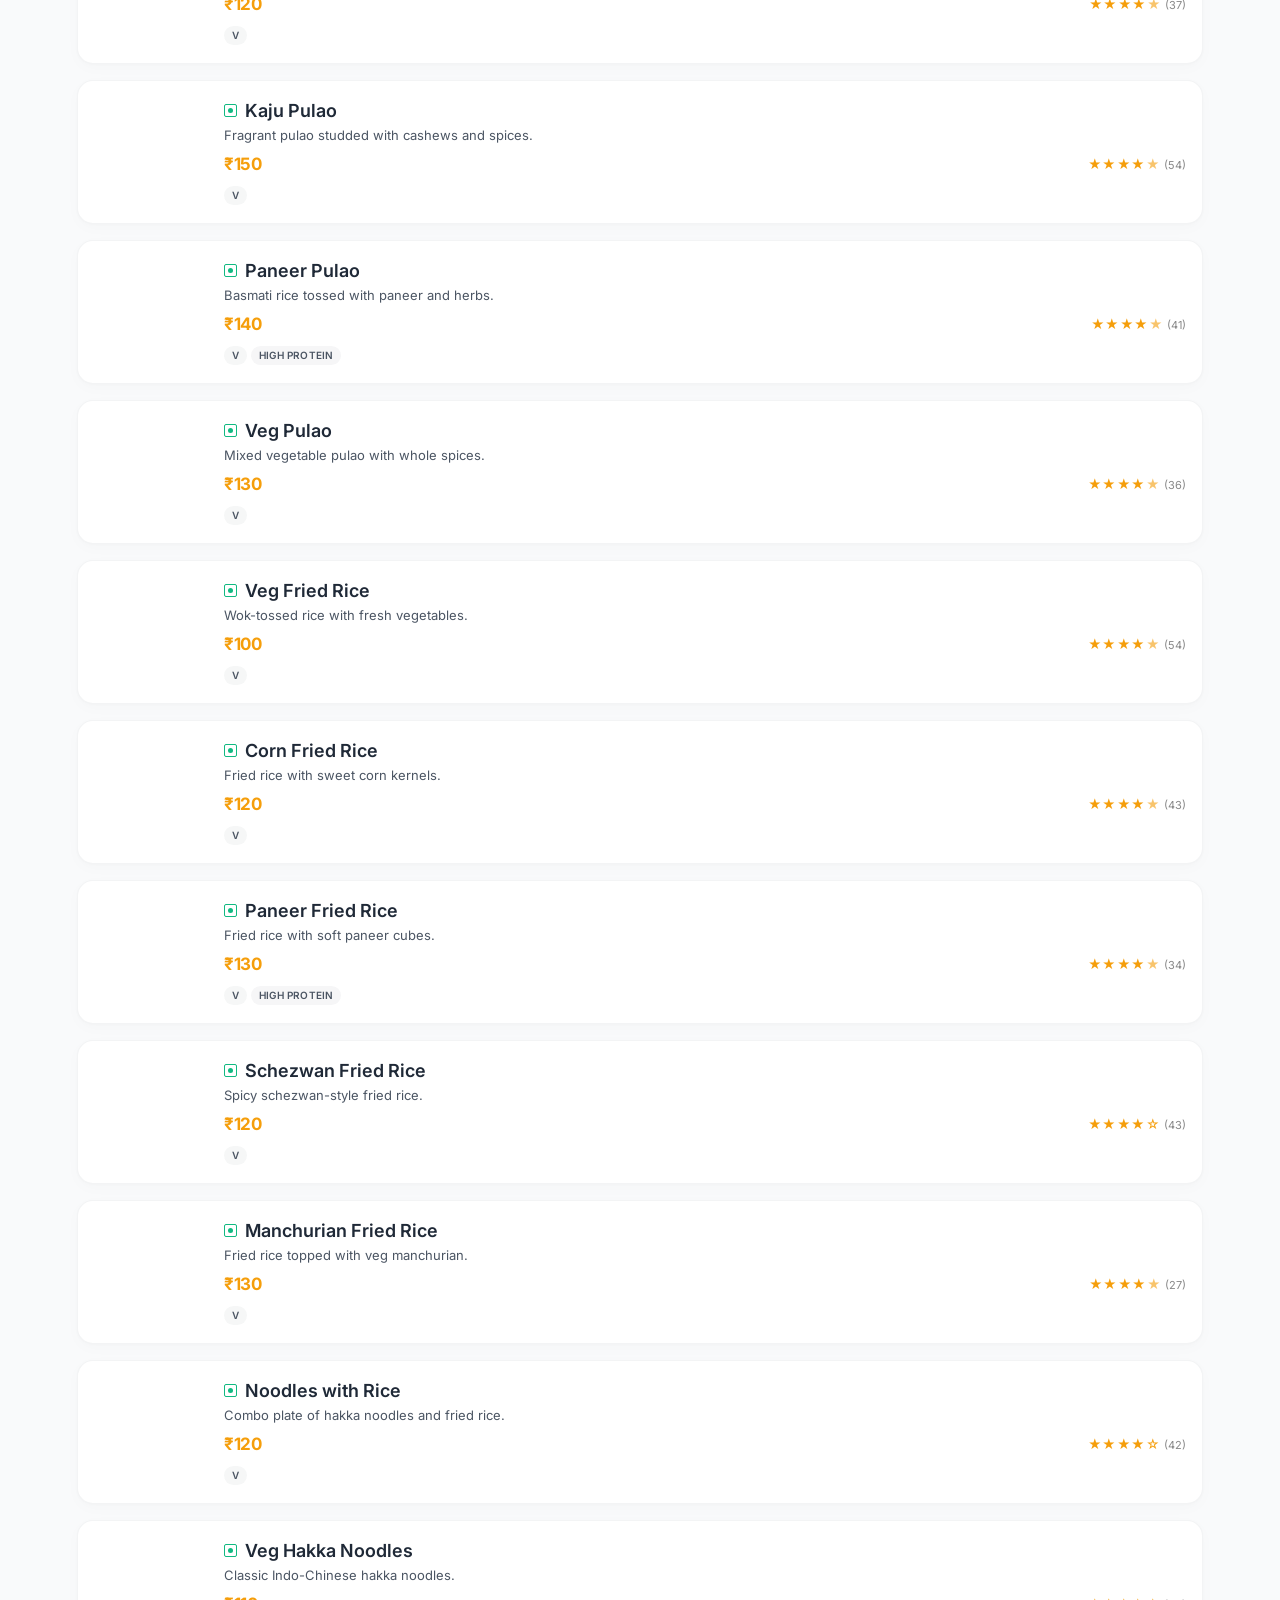
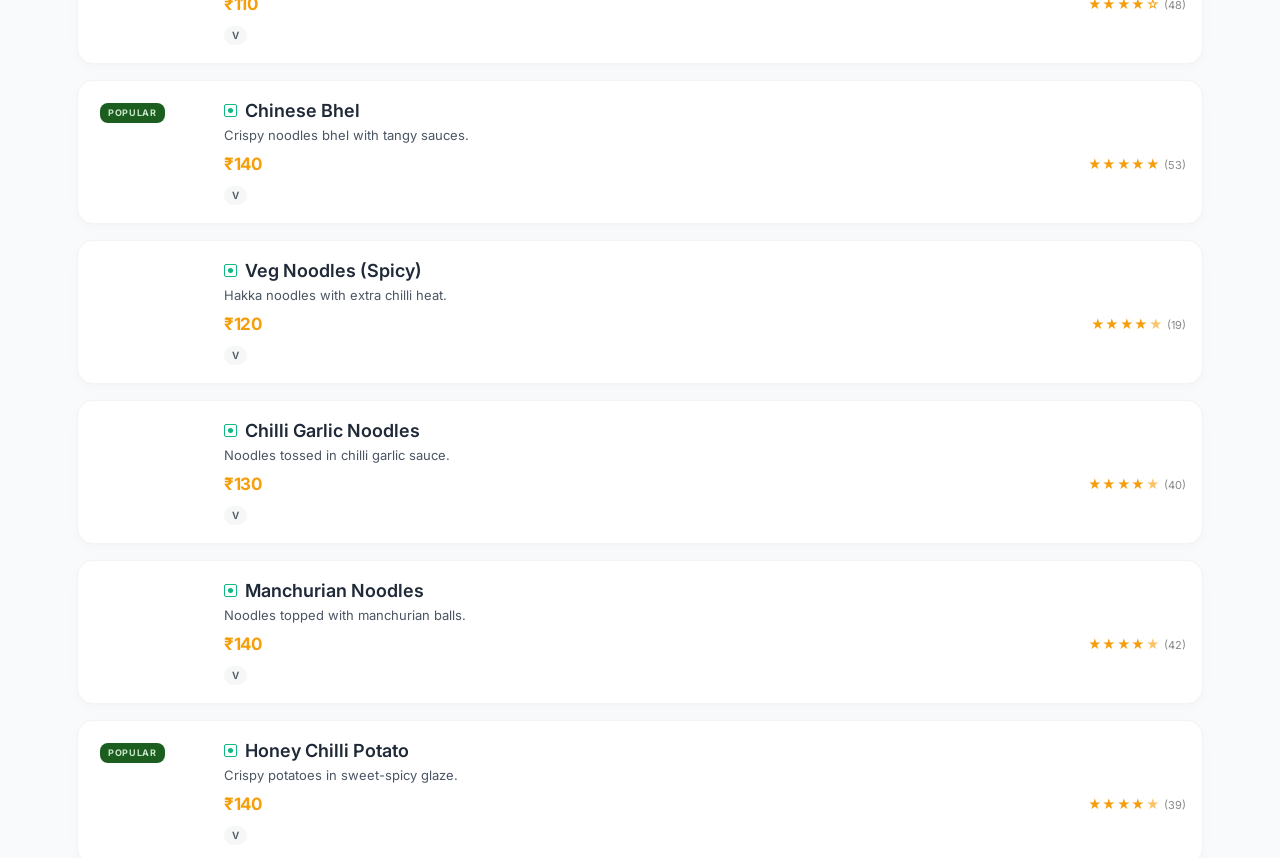
==== commit ae31240b: "feat: add Pav Bhaji to the menu with updated descriptions and image" ====
--- a/menu.html
+++ b/menu.html
@@ -6,7 +6,7 @@
     <meta name="theme-color" content="#f9f9f9">
     <meta name="color-scheme" content="light">
     <title>Krishna's Cafe — Menu</title>
-    <meta name="description" content="Browse Krishna's Cafe menu. Maggie, momos, sandwiches, chole bhature, rice, and Chinese favourites. View ingredients, ratings, and prices.">
+    <meta name="description" content="Browse Krishna's Cafe menu. Maggie, momos, sandwiches, chole bhature, pav bhaji, rice, and Chinese favourites. View ingredients, ratings, and prices.">
     <link href="https://fonts.googleapis.com/css2?family=Inter:wght@400;600;700&display=swap" rel="stylesheet">
     <link rel="stylesheet" href="css/style.css">
     <link rel="icon" href="data:image/svg+xml,<svg xmlns='http://www.w3.org/2000/svg' viewBox='0 0 100 100'><text y='.9em' font-size='90'>🍽️</text></svg>">
--- a/css/style.css
+++ b/css/style.css
@@ -59,6 +59,8 @@
   line-height: 1.5;
   overflow-x: clip;
   min-height: 100dvh;
+  display: flex;
+  flex-direction: column;
   padding-left: var(--safe-left);
   padding-right: var(--safe-right);
   padding-bottom: var(--safe-bottom);
@@ -75,6 +77,9 @@
   width: 100%;
   max-width: 100%;
   padding-top: calc(var(--header-height) + var(--safe-top));
+  display: flex;
+  flex-direction: column;
+  flex: 1 0 auto;
 }
 
 /* ----------------------------------------------------------
@@ -129,20 +134,13 @@
   -webkit-backdrop-filter: blur(10px) saturate(180%) !important;
   transition: background-color 0.3s, border-color 0.3s;
 }
-.brand, .detail-brand {
-  font-size: clamp(18px, 4.5vw, 23px);
-  font-weight: 700;
-  color: var(--color-primary);
-  letter-spacing: -0.03em;
+.detail-brand {
   font-family: 'Inter', -apple-system, sans-serif;
+  color: var(--color-primary);
   min-width: 0;
   display: flex;
   align-items: center;
   gap: 8px;
-}
-.brand::before {
-  content: "🍽️";
-  font-size: 18px;
 }
 .detail-brand {
   font-size: clamp(11px, 2.8vw, 14px);
@@ -1013,3 +1011,232 @@
     transform: none;
   }
 }
+
+/* ----------------------------------------------------------
+   24. NEW HEADER & BADGE STYLES
+   ---------------------------------------------------------- */
+.brand-container {
+  display: flex;
+  align-items: center;
+  gap: 10px;
+}
+.brand-logo-emoji {
+  font-size: 24px;
+  animation: float 3s ease-in-out infinite;
+  display: inline-block;
+}
+@keyframes float {
+  0%, 100% { transform: translateY(0); }
+  50% { transform: translateY(-3px); }
+}
+.brand-text-wrap {
+  display: flex;
+  flex-direction: column;
+}
+.brand-name {
+  font-size: clamp(17px, 4.2vw, 21px);
+  font-weight: 700;
+  color: var(--color-primary);
+  letter-spacing: -0.03em;
+  line-height: 1.1;
+}
+.brand-subtitle {
+  font-size: 9px;
+  font-weight: 600;
+  text-transform: uppercase;
+  letter-spacing: 0.06em;
+  color: var(--color-on-surface-variant);
+  margin-top: 1px;
+}
+
+.header-badges {
+  display: none;
+  gap: 8px;
+  align-items: center;
+}
+@media (min-width: 580px) {
+  .header-badges {
+    display: flex;
+  }
+}
+.table-badge {
+  background-color: rgba(31, 41, 55, 0.05);
+  border: 1px solid rgba(31, 41, 55, 0.08);
+  color: var(--color-primary);
+  padding: 4px 10px;
+  border-radius: var(--radius-pill);
+  font-size: 10px;
+  font-weight: 700;
+  letter-spacing: 0.05em;
+  text-transform: uppercase;
+  display: flex;
+  align-items: center;
+  gap: 4px;
+}
+.veg-pure-badge {
+  background-color: rgba(16, 185, 129, 0.08);
+  border: 1px solid rgba(16, 185, 129, 0.2);
+  color: #10B981;
+  padding: 4px 10px;
+  border-radius: var(--radius-pill);
+  font-size: 10px;
+  font-weight: 700;
+  letter-spacing: 0.05em;
+  text-transform: uppercase;
+  display: flex;
+  align-items: center;
+  gap: 4px;
+}
+
+/* ----------------------------------------------------------
+   25. APP FOOTER
+   ---------------------------------------------------------- */
+.app-footer {
+  background-color: var(--color-surface-container);
+  border-top: 1px solid rgba(31, 41, 55, 0.08);
+  padding: 48px max(var(--page-gutter), var(--safe-right)) calc(48px + var(--safe-bottom)) max(var(--page-gutter), var(--safe-left));
+  margin-top: auto;
+  color: var(--color-on-surface-variant);
+  font-size: 14px;
+  width: 100%;
+}
+
+.footer-content {
+  max-width: var(--content-max-width);
+  margin: 0 auto;
+  display: grid;
+  grid-template-columns: 1fr;
+  gap: 32px;
+}
+
+@media (min-width: 768px) {
+  .footer-content {
+    grid-template-columns: 1.5fr 1fr 1fr;
+  }
+}
+
+.footer-brand-section {
+  display: flex;
+  flex-direction: column;
+  gap: 12px;
+}
+
+.footer-brand {
+  font-size: 20px;
+  font-weight: 700;
+  color: var(--color-primary);
+  letter-spacing: -0.02em;
+  display: flex;
+  align-items: center;
+  gap: 8px;
+}
+
+.footer-brand-logo {
+  font-size: 20px;
+}
+
+.footer-tagline {
+  font-size: 14px;
+  line-height: 1.5;
+  color: var(--color-on-surface-variant);
+  max-width: 320px;
+}
+
+.footer-veg-warning {
+  display: inline-flex;
+  align-items: center;
+  gap: 6px;
+  color: #10B981;
+  font-weight: 600;
+  font-size: 12px;
+  background: rgba(16, 185, 129, 0.08);
+  padding: 4px 10px;
+  border-radius: var(--radius-pill);
+  align-self: flex-start;
+  border: 1px solid rgba(16, 185, 129, 0.15);
+}
+
+.footer-section-title {
+  font-size: 12px;
+  font-weight: 700;
+  letter-spacing: 0.1em;
+  text-transform: uppercase;
+  color: var(--color-primary);
+  margin-bottom: 16px;
+}
+
+.footer-links {
+  list-style: none;
+  display: flex;
+  flex-direction: column;
+  gap: 10px;
+}
+
+.footer-links a {
+  text-decoration: none;
+  color: var(--color-on-surface-variant);
+  transition: color 0.2s;
+  display: inline-flex;
+  align-items: center;
+  gap: 8px;
+}
+
+.footer-links a:hover {
+  color: var(--color-secondary);
+}
+
+.footer-contact-info {
+  display: flex;
+  flex-direction: column;
+  gap: 12px;
+  font-style: normal;
+}
+
+.footer-contact-item {
+  display: flex;
+  align-items: flex-start;
+  gap: 8px;
+  line-height: 1.4;
+}
+
+.footer-contact-icon {
+  flex-shrink: 0;
+  font-size: 16px;
+}
+
+.footer-bottom {
+  max-width: var(--content-max-width);
+  margin: 32px auto 0;
+  padding-top: 24px;
+  border-top: 1px solid rgba(31, 41, 55, 0.06);
+  display: flex;
+  flex-direction: column;
+  gap: 16px;
+  align-items: center;
+  justify-content: space-between;
+  font-size: 12px;
+  color: #888;
+}
+
+@media (min-width: 640px) {
+  .footer-bottom {
+    flex-direction: row;
+  }
+}
+
+.footer-payment-icons {
+  display: flex;
+  gap: 8px;
+  align-items: center;
+}
+
+.payment-badge {
+  background: var(--color-card-surface);
+  border: 1px solid rgba(31, 41, 55, 0.08);
+  border-radius: 4px;
+  padding: 2px 6px;
+  font-size: 10px;
+  font-weight: 700;
+  color: var(--color-on-surface-variant);
+  letter-spacing: 0.02em;
+}
